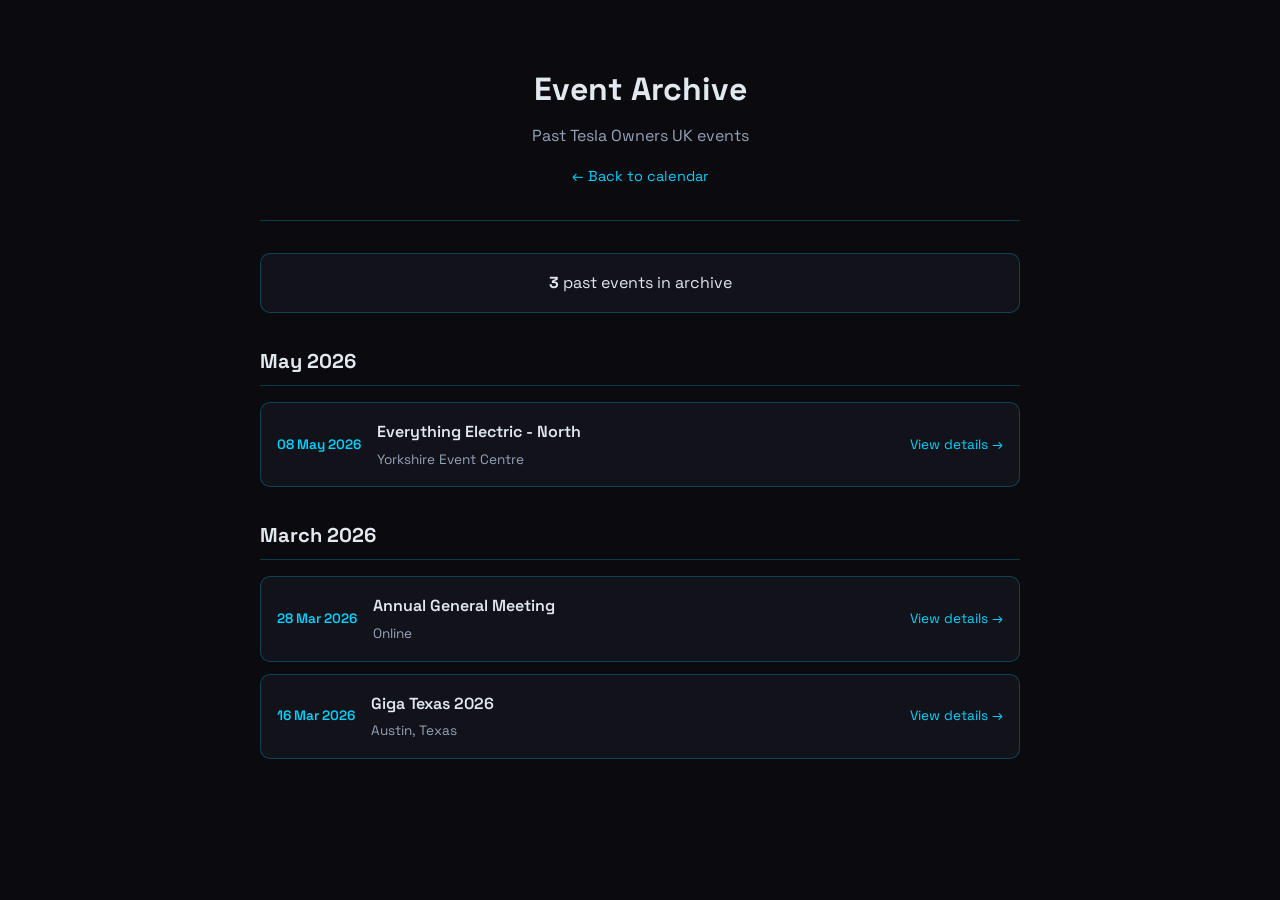
==== docs/archive.html @ bbe96d84 "Update Tesla Owners UK events calendar" ====
<!DOCTYPE html>
<html lang="en">
<head>
  <meta charset="utf-8">
  <meta name="viewport" content="width=device-width, initial-scale=1">
  <title>Archive: Tesla Owners UK Events Calendar</title>

  <!-- SEO Meta Tags -->
  <meta name="description" content="Browse past Tesla Owners UK events - track days, meetups, AGMs and exhibitions. Archive of completed community gatherings.">
  <meta name="keywords" content="Tesla, Tesla Owners UK, TOCUK, events archive, past events, history">
  <meta name="author" content="evenwebb">

  <!-- Open Graph / Facebook -->
  <meta property="og:type" content="website">
  <meta property="og:url" content="https://evenwebb.github.io/tesla-owners-club-uk-events-calendar/archive.html">
  <meta property="og:title" content="Event Archive: Tesla Owners UK">
  <meta property="og:description" content="Browse past Tesla Owners UK events and community gatherings">
  <meta property="og:site_name" content="Tesla Owners UK Events">
  <meta property="og:image" content="https://evenwebb.github.io/tesla-owners-club-uk-events-calendar/og-image.png">
  <meta property="og:image:alt" content="Tesla Owners UK Events Calendar">

  <!-- Twitter Card -->
  <meta name="twitter:card" content="summary_large_image">
  <meta name="twitter:url" content="https://evenwebb.github.io/tesla-owners-club-uk-events-calendar/archive.html">
  <meta name="twitter:title" content="Event Archive: Tesla Owners UK">
  <meta name="twitter:description" content="Browse past Tesla Owners UK events and community gatherings">
  <meta name="twitter:image" content="https://evenwebb.github.io/tesla-owners-club-uk-events-calendar/og-image.png">
  <meta name="twitter:image:alt" content="Tesla Owners UK Events Calendar">

  <!-- Mobile Theme Color -->
  <meta name="theme-color" content="#00d4ff" media="(prefers-color-scheme: dark)">
  <meta name="theme-color" content="#00d4ff" media="(prefers-color-scheme: light)">

  <link rel="preconnect" href="https://fonts.googleapis.com">
  <link rel="preconnect" href="https://fonts.gstatic.com" crossorigin>
  <link href="https://fonts.googleapis.com/css2?family=Space+Grotesk:wght@400;600;700&display=swap" rel="stylesheet">
  <style>
    :root {
      --bg: #0a0a0f;
      --surface: #12121a;
      --surface-2: #1a1a24;
      --border: rgba(0,212,255,0.25);
      --text: #e2e8f0;
      --text-muted: #94a3b8;
      --cyan: #00d4ff;
      --accent: #00d4ff;
      --radius: 16px;
      --radius-sm: 10px;
    }
    * { box-sizing: border-box; margin: 0; padding: 0; }
    body {
      font-family: 'Space Grotesk', system-ui, sans-serif;
      background: var(--bg);
      color: var(--text);
      line-height: 1.6;
      min-height: 100vh;
      -webkit-font-smoothing: antialiased;
    }
    .page { max-width: 800px; margin: 0 auto; padding: 2rem 1.25rem 4rem; }
    .header {
      text-align: center;
      padding: 2rem 0;
      border-bottom: 1px solid var(--border);
      margin-bottom: 2rem;
    }
    .header h1 { font-size: 2rem; margin-bottom: 0.5rem; }
    .header .subtitle { color: var(--text-muted); }
    .header .back-link {
      display: inline-block;
      margin-top: 1rem;
      color: var(--cyan);
      text-decoration: none;
      font-size: 0.9rem;
    }
    .header .back-link:hover { text-decoration: underline; }
    .stats {
      text-align: center;
      padding: 1rem;
      background: var(--surface);
      border: 1px solid var(--border);
      border-radius: var(--radius-sm);
      margin-bottom: 2rem;
    }
    .archive-group { margin-bottom: 2rem; }
    .archive-group h3 {
      font-size: 1.25rem;
      margin-bottom: 1rem;
      padding-bottom: 0.5rem;
      border-bottom: 1px solid var(--border);
    }
    .archive-events { display: flex; flex-direction: column; gap: 0.75rem; }
    .archive-event {
      background: var(--surface);
      border: 1px solid var(--border);
      border-radius: var(--radius-sm);
      padding: 1rem;
      display: grid;
      grid-template-columns: auto 1fr auto;
      gap: 1rem;
      align-items: center;
    }
    .archive-date {
      font-size: 0.85rem;
      color: var(--accent);
      font-weight: 600;
      white-space: nowrap;
    }
    .archive-details { flex: 1; }
    .archive-title { font-weight: 600; margin-bottom: 0.25rem; }
    .location {
      font-size: 0.85rem;
      color: var(--text-muted);
      display: block;
    }
    .archive-event a {
      color: var(--cyan);
      text-decoration: none;
      font-size: 0.85rem;
      white-space: nowrap;
    }
    .archive-event a:hover { text-decoration: underline; }
    .no-events {
      text-align: center;
      padding: 3rem;
      color: var(--text-muted);
    }
    @media (max-width: 640px) {
      .archive-event {
        grid-template-columns: 1fr;
        gap: 0.5rem;
      }
      .archive-event a { margin-top: 0.5rem; }
    }
  </style>
</head>
<body>
  <div class="page">
    <header class="header">
      <h1>Event Archive</h1>
      <p class="subtitle">Past Tesla Owners UK events</p>
      <a href="index.html" class="back-link">← Back to calendar</a>
    </header>

    <div class="stats">
      <strong>3</strong> past events in archive
    </div>

    <div class="archive-group"><h3>May 2026</h3><div class="archive-events">
        <div class="archive-event">
          <div class="archive-date">08 May 2026</div>
          <div class="archive-details">
            <div class="archive-title">Everything Electric - North</div>
            <span class="location">Yorkshire Event Centre</span>
          </div>
          <a href="https://ti.to/teslaownersuk/fully-charged-south-2025-copy" target="_blank" rel="noopener">View details →</a>
        </div></div></div><div class="archive-group"><h3>March 2026</h3><div class="archive-events">
        <div class="archive-event">
          <div class="archive-date">28 Mar 2026</div>
          <div class="archive-details">
            <div class="archive-title">Annual General Meeting</div>
            <span class="location">Online</span>
          </div>
          <a href="https://ti.to/teslaownersuk/annual-general-meeting" target="_blank" rel="noopener">View details →</a>
        </div>
        <div class="archive-event">
          <div class="archive-date">16 Mar 2026</div>
          <div class="archive-details">
            <div class="archive-title">Giga Texas 2026</div>
            <span class="location">Austin, Texas</span>
          </div>
          <a href="https://ti.to/teslaownersuk/giga-texas-2026" target="_blank" rel="noopener">View details →</a>
        </div></div></div>
  </div>
</body>
</html>
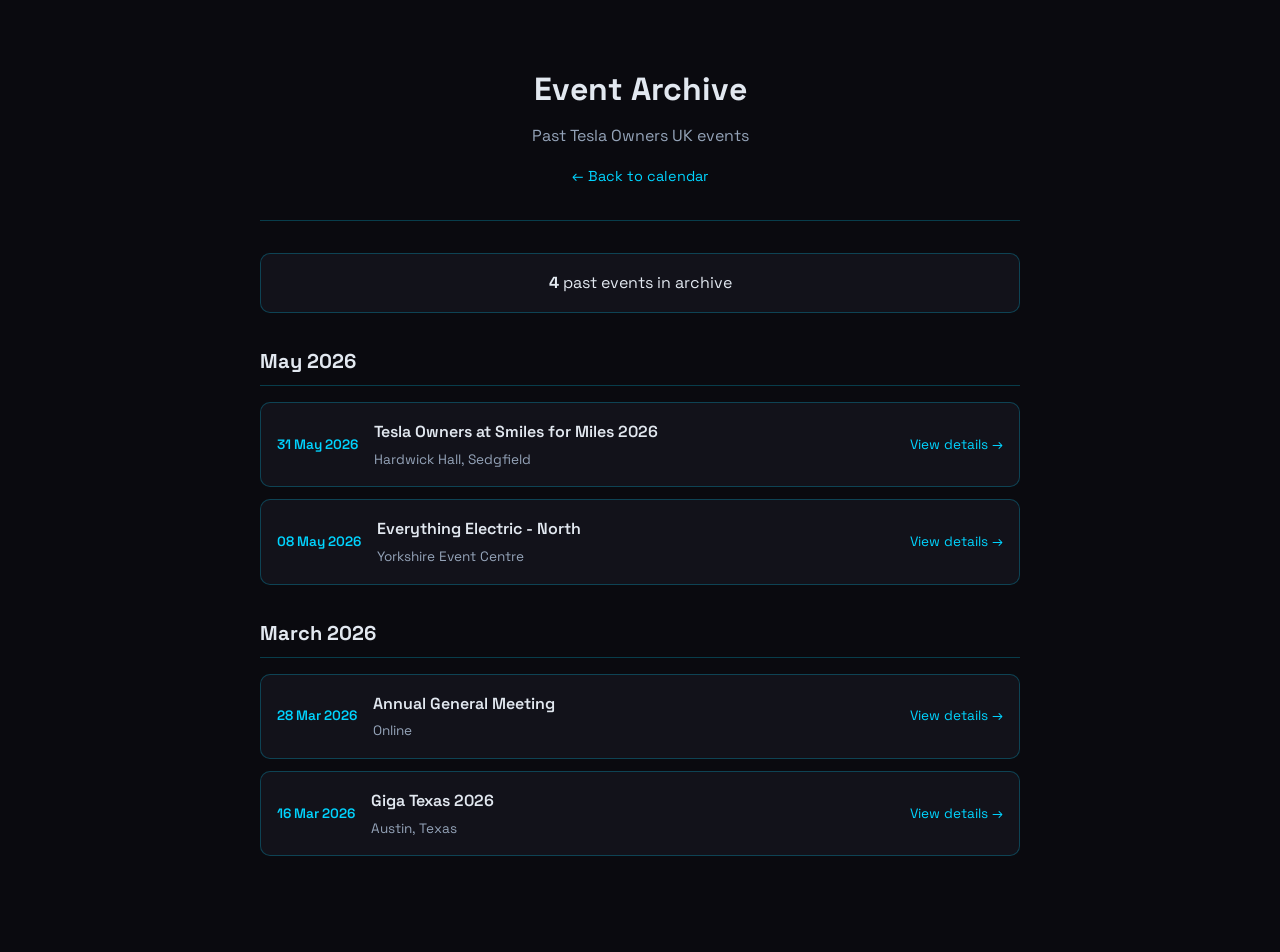
==== commit 7ced0b01: "Update Tesla Owners UK events calendar" ====
--- a/docs/archive.html
+++ b/docs/archive.html
@@ -142,10 +142,18 @@
     </header>
 
     <div class="stats">
-      <strong>3</strong> past events in archive
+      <strong>4</strong> past events in archive
     </div>
 
     <div class="archive-group"><h3>May 2026</h3><div class="archive-events">
+        <div class="archive-event">
+          <div class="archive-date">31 May 2026</div>
+          <div class="archive-details">
+            <div class="archive-title">Tesla Owners at Smiles for Miles 2026</div>
+            <span class="location">Hardwick Hall, Sedgfield</span>
+          </div>
+          <a href="https://ti.to/teslaownersuk/tesla-owners-at-smiles-for-miles-2026" target="_blank" rel="noopener">View details →</a>
+        </div>
         <div class="archive-event">
           <div class="archive-date">08 May 2026</div>
           <div class="archive-details">
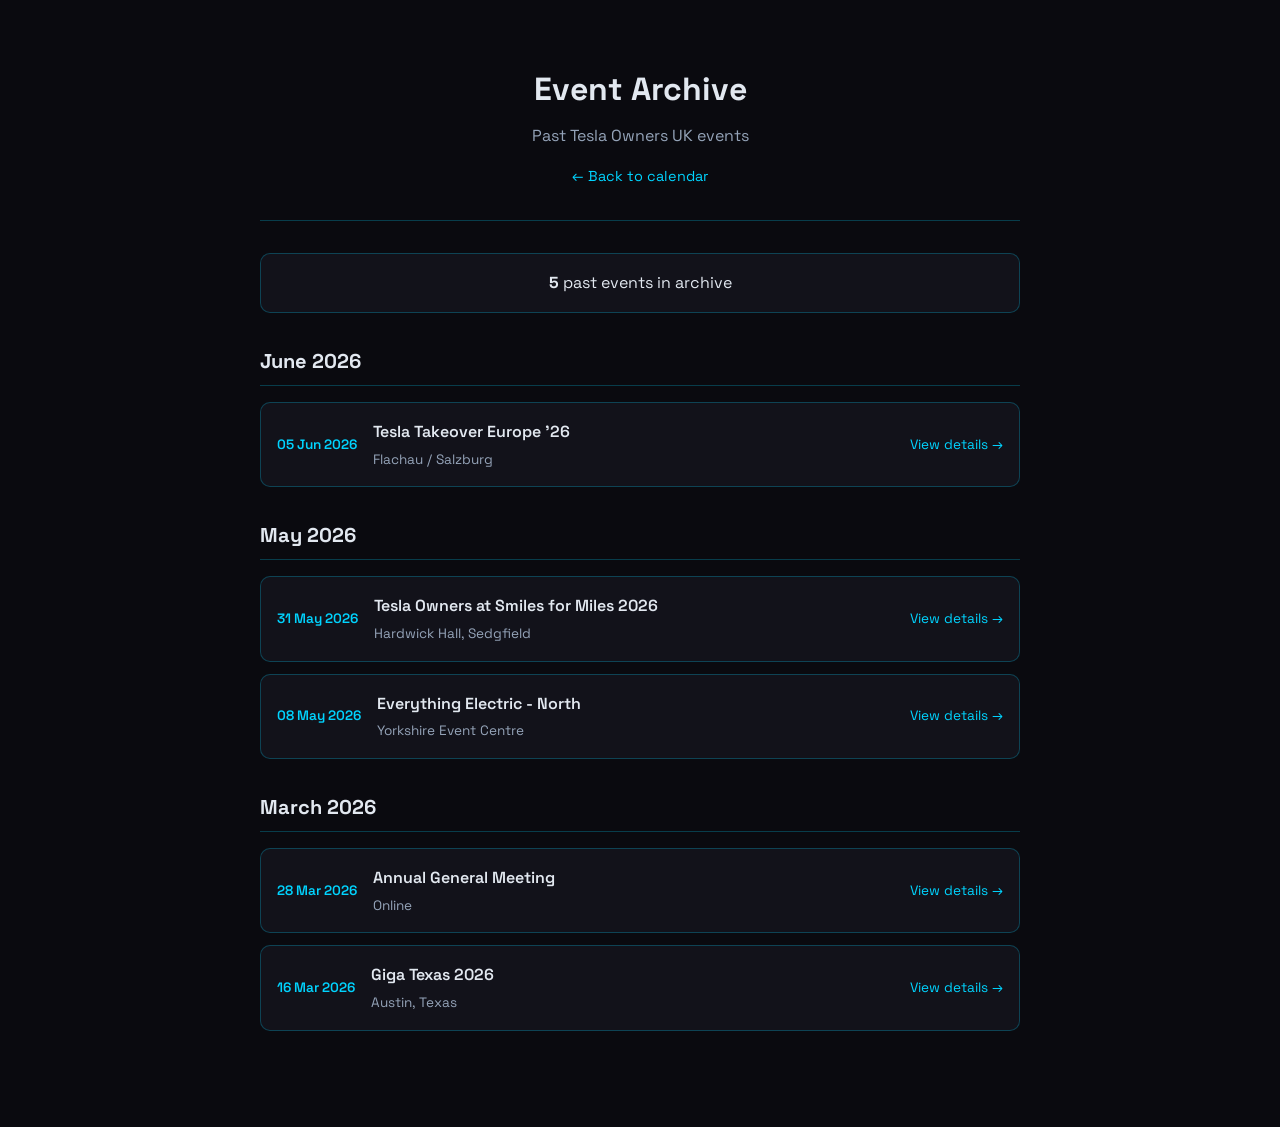
==== commit ba8e1472: "Update Tesla Owners UK events calendar" ====
--- a/docs/archive.html
+++ b/docs/archive.html
@@ -142,10 +142,18 @@
     </header>
 
     <div class="stats">
-      <strong>4</strong> past events in archive
+      <strong>5</strong> past events in archive
     </div>
 
-    <div class="archive-group"><h3>May 2026</h3><div class="archive-events">
+    <div class="archive-group"><h3>June 2026</h3><div class="archive-events">
+        <div class="archive-event">
+          <div class="archive-date">05 Jun 2026</div>
+          <div class="archive-details">
+            <div class="archive-title">Tesla Takeover Europe '26</div>
+            <span class="location">Flachau / Salzburg</span>
+          </div>
+          <a href="https://ti.to/teslaownersuk/tesla-takeover-europe-26" target="_blank" rel="noopener">View details →</a>
+        </div></div></div><div class="archive-group"><h3>May 2026</h3><div class="archive-events">
         <div class="archive-event">
           <div class="archive-date">31 May 2026</div>
           <div class="archive-details">
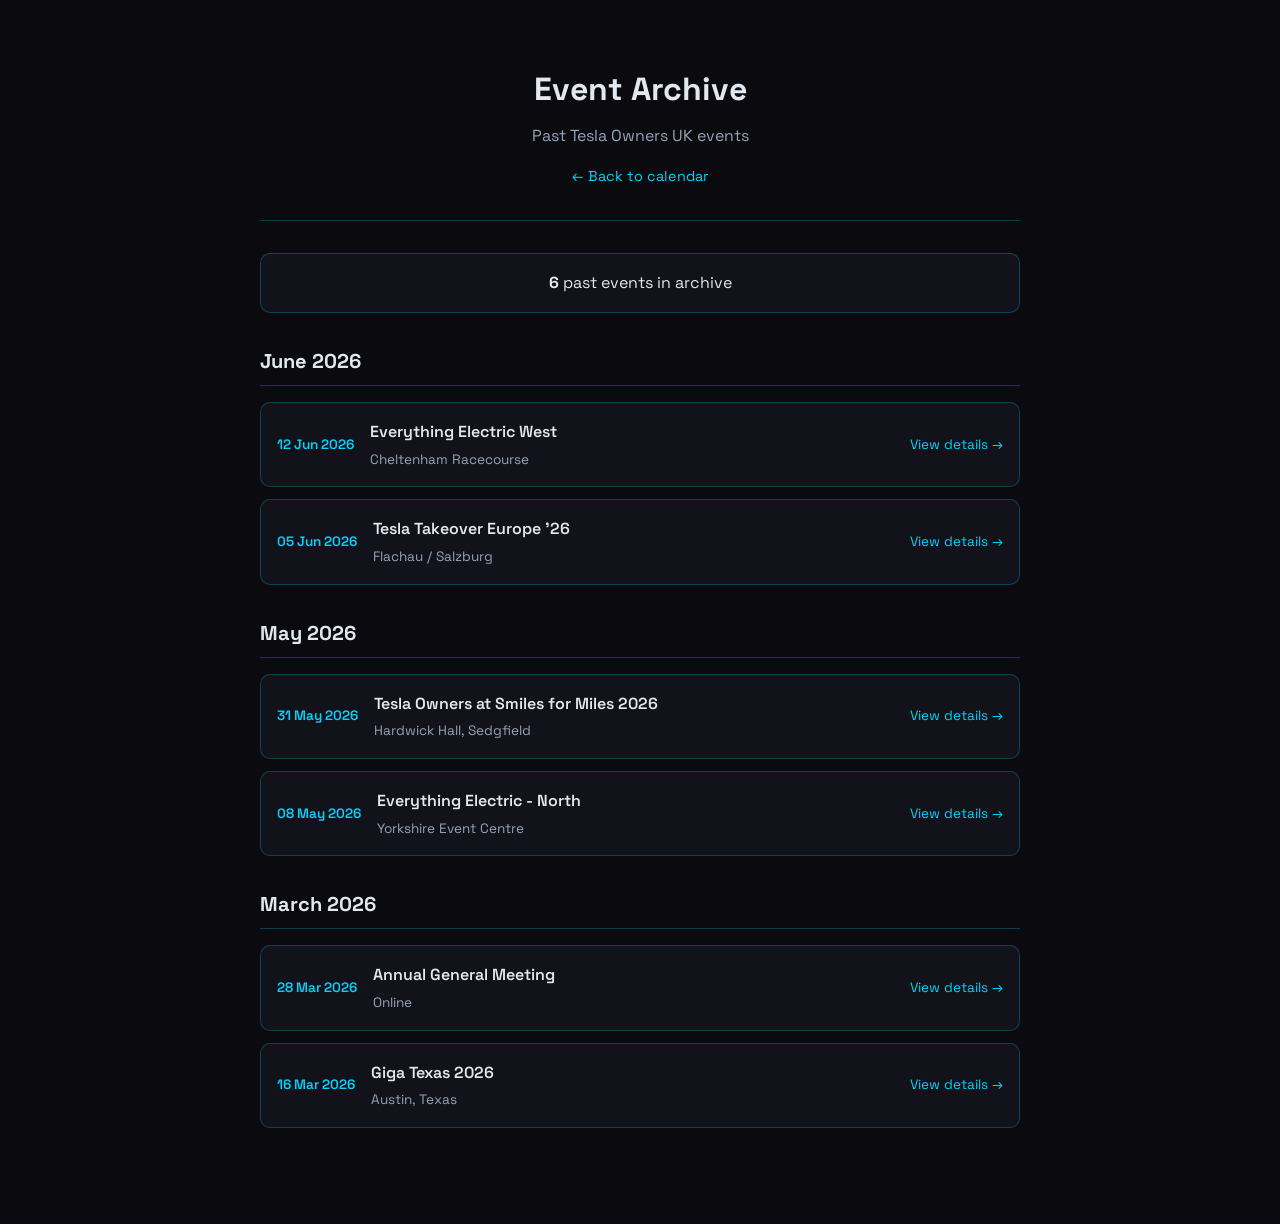
==== commit de24d5d3: "Update generated calendar, index and archive from latest scrape" ====
--- a/docs/archive.html
+++ b/docs/archive.html
@@ -142,10 +142,18 @@
     </header>
 
     <div class="stats">
-      <strong>5</strong> past events in archive
+      <strong>6</strong> past events in archive
     </div>
 
     <div class="archive-group"><h3>June 2026</h3><div class="archive-events">
+        <div class="archive-event">
+          <div class="archive-date">12 Jun 2026</div>
+          <div class="archive-details">
+            <div class="archive-title">Everything Electric West</div>
+            <span class="location">Cheltenham Racecourse</span>
+          </div>
+          <a href="https://ti.to/teslaownersuk/everything-electric-west" target="_blank" rel="noopener">View details →</a>
+        </div>
         <div class="archive-event">
           <div class="archive-date">05 Jun 2026</div>
           <div class="archive-details">
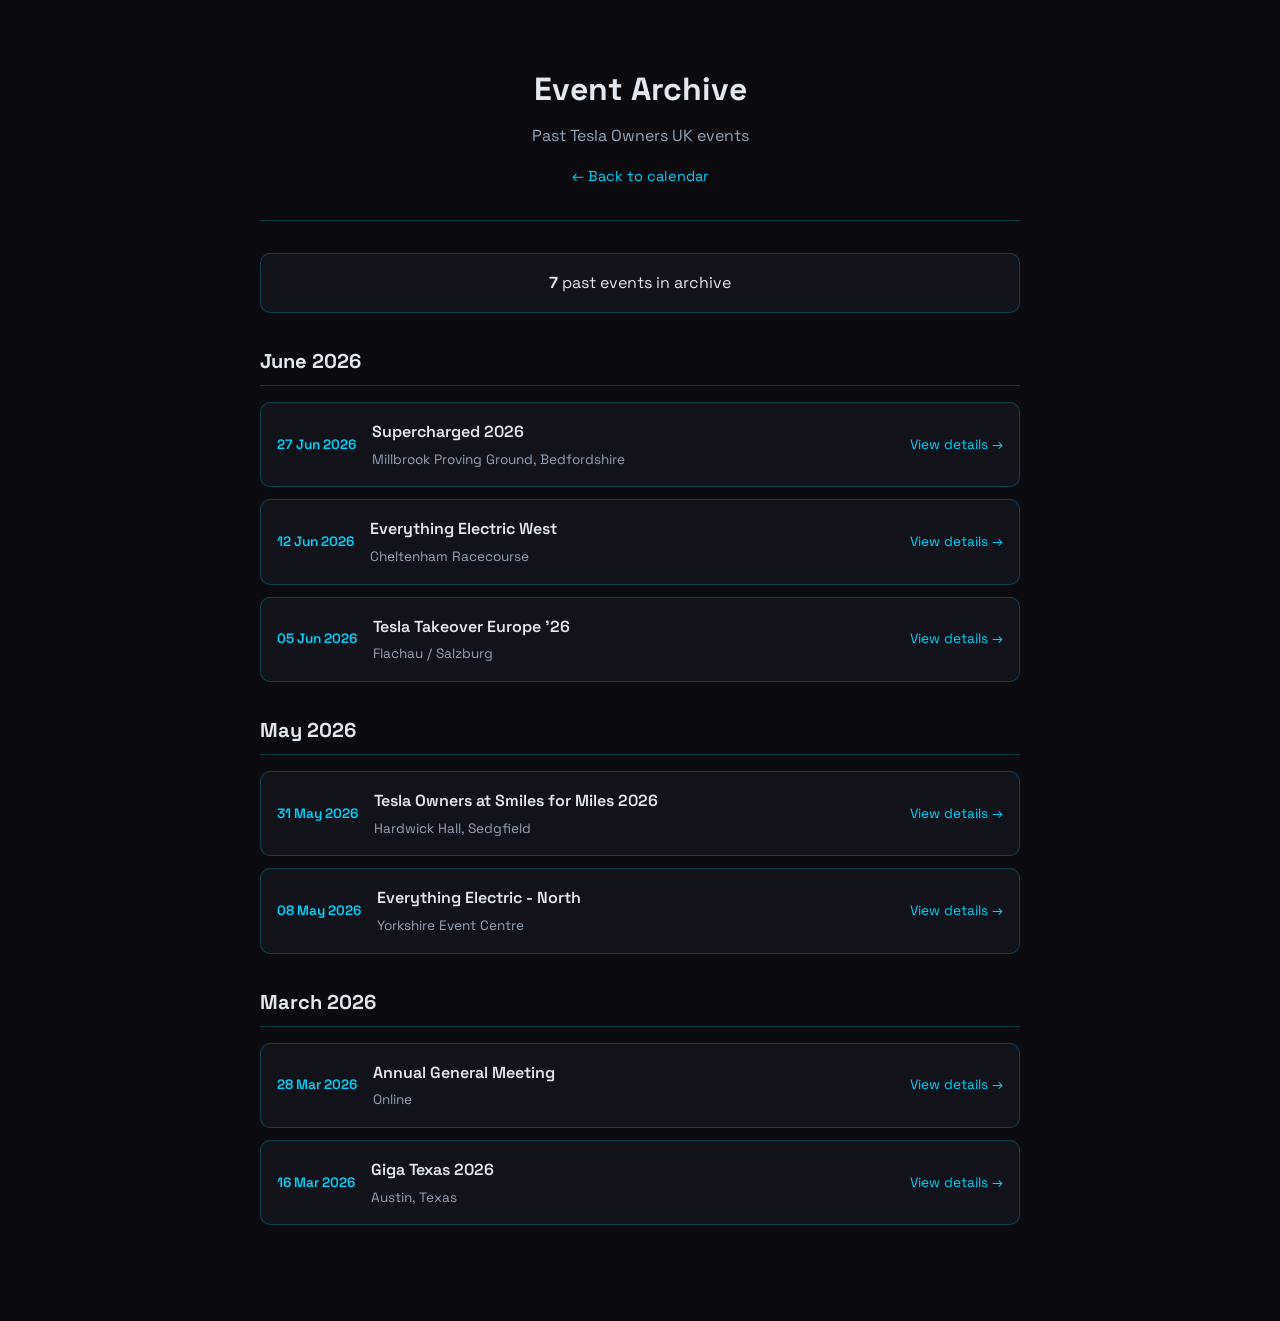
==== commit 7c4c09fa: "Update Tesla Owners UK events calendar" ====
--- a/docs/archive.html
+++ b/docs/archive.html
@@ -142,10 +142,18 @@
     </header>
 
     <div class="stats">
-      <strong>6</strong> past events in archive
+      <strong>7</strong> past events in archive
     </div>
 
     <div class="archive-group"><h3>June 2026</h3><div class="archive-events">
+        <div class="archive-event">
+          <div class="archive-date">27 Jun 2026</div>
+          <div class="archive-details">
+            <div class="archive-title">Supercharged 2026</div>
+            <span class="location">Millbrook Proving Ground, Bedfordshire</span>
+          </div>
+          <a href="https://ti.to/teslaownersuk/supercharged-2026" target="_blank" rel="noopener">View details →</a>
+        </div>
         <div class="archive-event">
           <div class="archive-date">12 Jun 2026</div>
           <div class="archive-details">
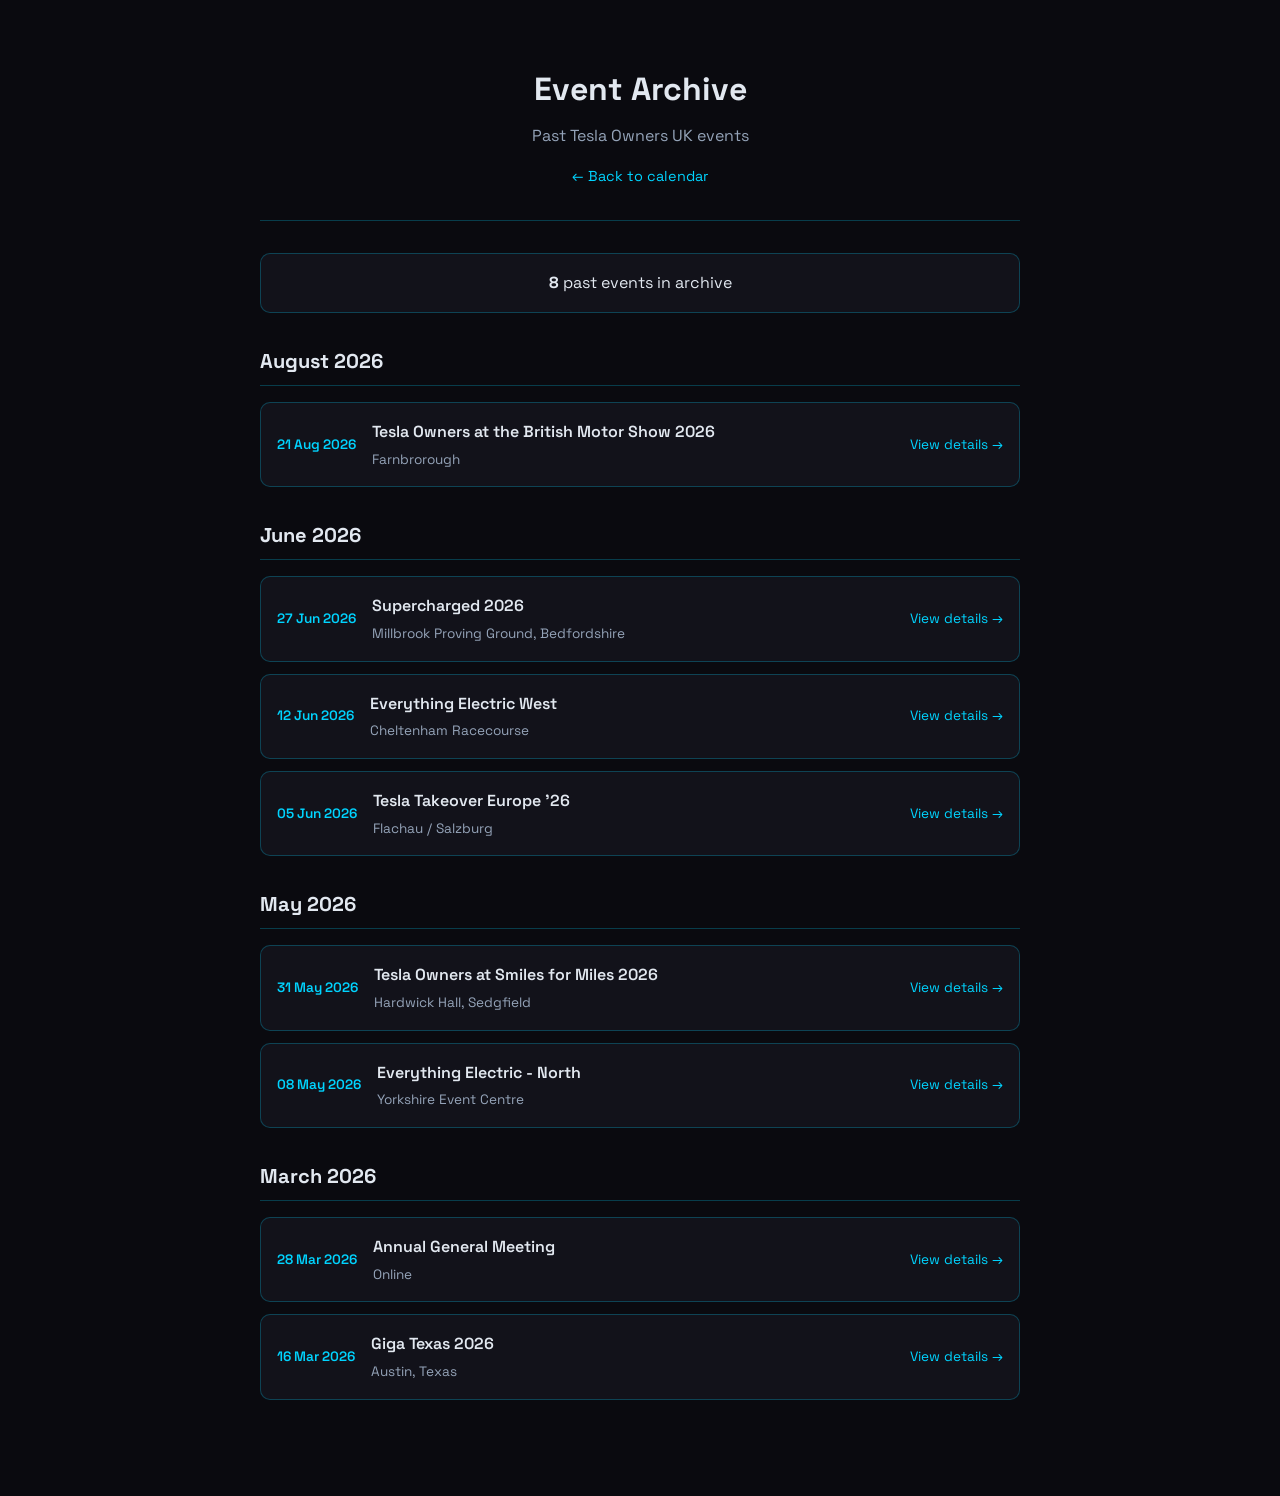
==== commit 1e7161fb: "Update Tesla Owners UK events calendar" ====
--- a/docs/archive.html
+++ b/docs/archive.html
@@ -142,10 +142,18 @@
     </header>
 
     <div class="stats">
-      <strong>7</strong> past events in archive
+      <strong>8</strong> past events in archive
     </div>
 
-    <div class="archive-group"><h3>June 2026</h3><div class="archive-events">
+    <div class="archive-group"><h3>August 2026</h3><div class="archive-events">
+        <div class="archive-event">
+          <div class="archive-date">21 Aug 2026</div>
+          <div class="archive-details">
+            <div class="archive-title">Tesla Owners at the British Motor Show 2026</div>
+            <span class="location">Farnbrorough</span>
+          </div>
+          <a href="https://ti.to/teslaownersuk/tesla-owners-at-the-british-motor-show-2026" target="_blank" rel="noopener">View details →</a>
+        </div></div></div><div class="archive-group"><h3>June 2026</h3><div class="archive-events">
         <div class="archive-event">
           <div class="archive-date">27 Jun 2026</div>
           <div class="archive-details">
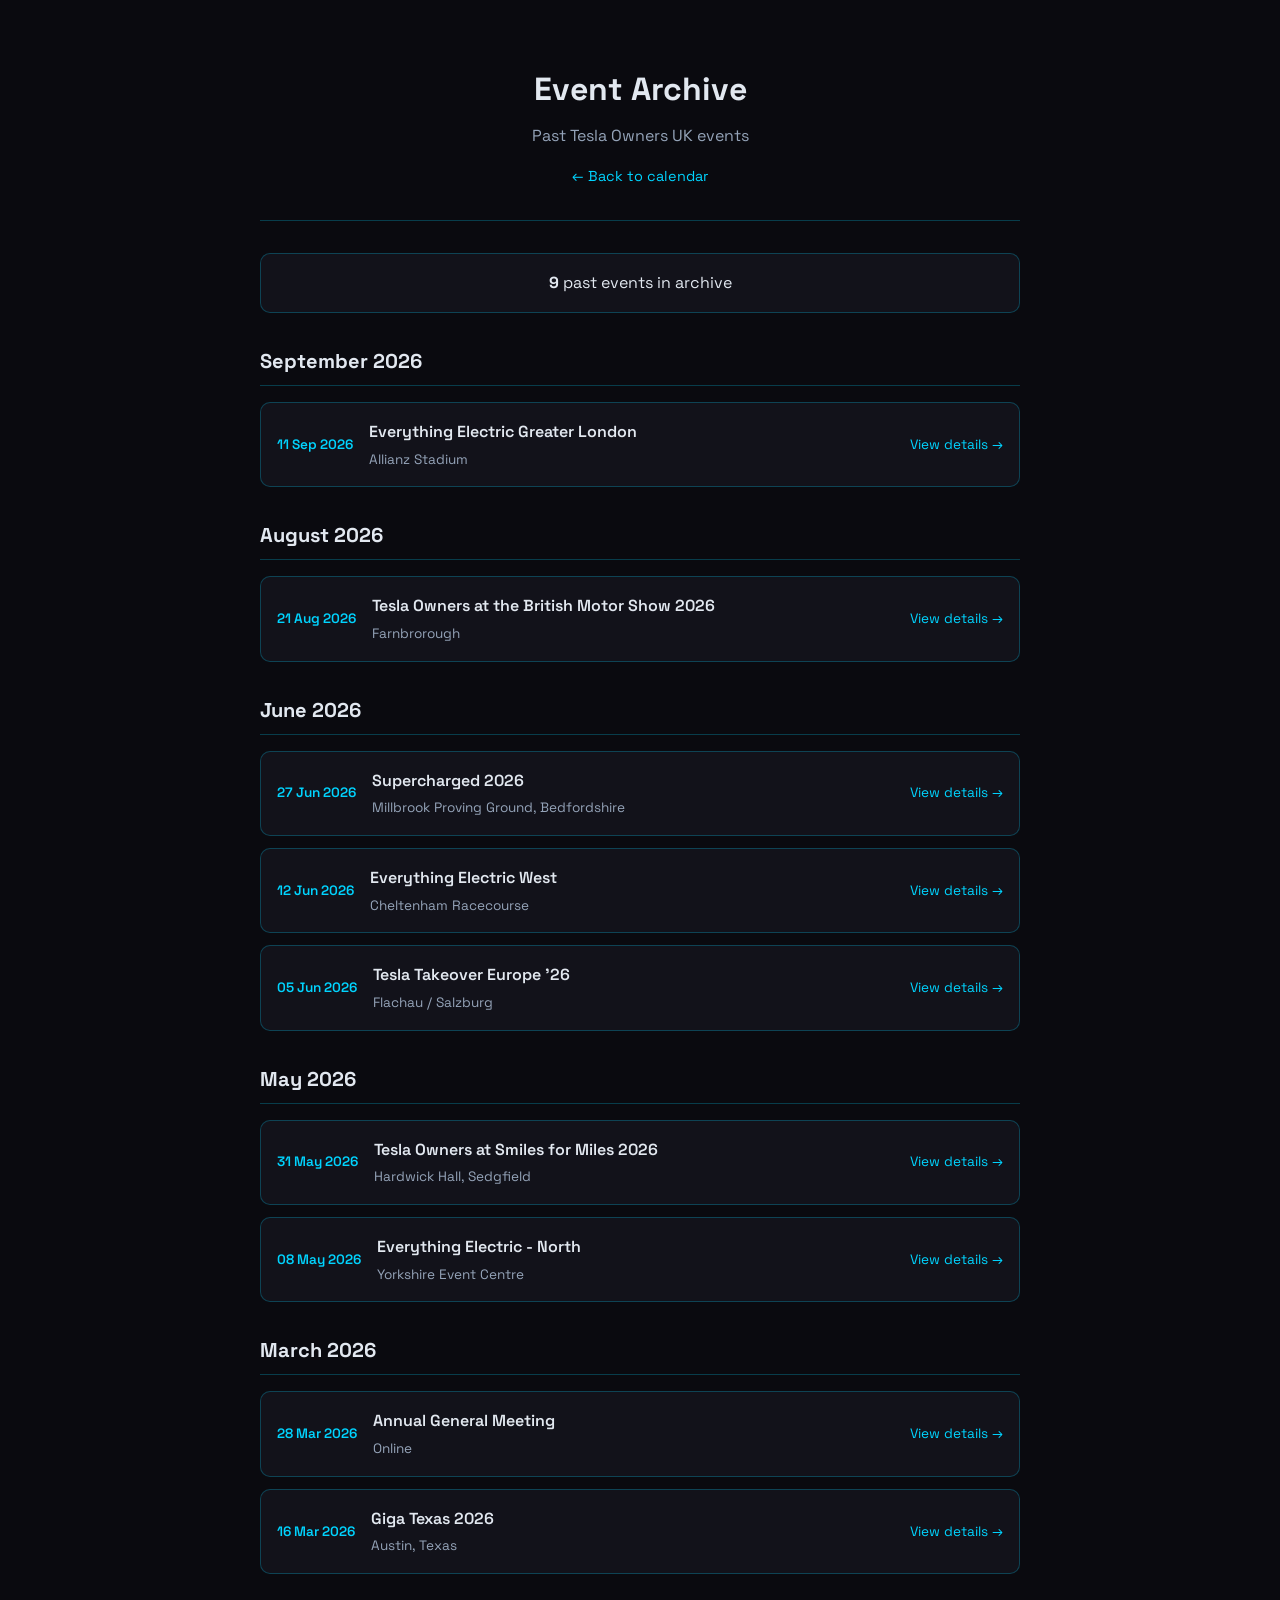
==== commit f5bd2bc4: "Update Tesla Owners UK events calendar" ====
--- a/docs/archive.html
+++ b/docs/archive.html
@@ -142,10 +142,18 @@
     </header>
 
     <div class="stats">
-      <strong>8</strong> past events in archive
+      <strong>9</strong> past events in archive
     </div>
 
-    <div class="archive-group"><h3>August 2026</h3><div class="archive-events">
+    <div class="archive-group"><h3>September 2026</h3><div class="archive-events">
+        <div class="archive-event">
+          <div class="archive-date">11 Sep 2026</div>
+          <div class="archive-details">
+            <div class="archive-title">Everything Electric Greater London</div>
+            <span class="location">Allianz Stadium</span>
+          </div>
+          <a href="https://ti.to/teslaownersuk/everything-electric-west-copy" target="_blank" rel="noopener">View details →</a>
+        </div></div></div><div class="archive-group"><h3>August 2026</h3><div class="archive-events">
         <div class="archive-event">
           <div class="archive-date">21 Aug 2026</div>
           <div class="archive-details">
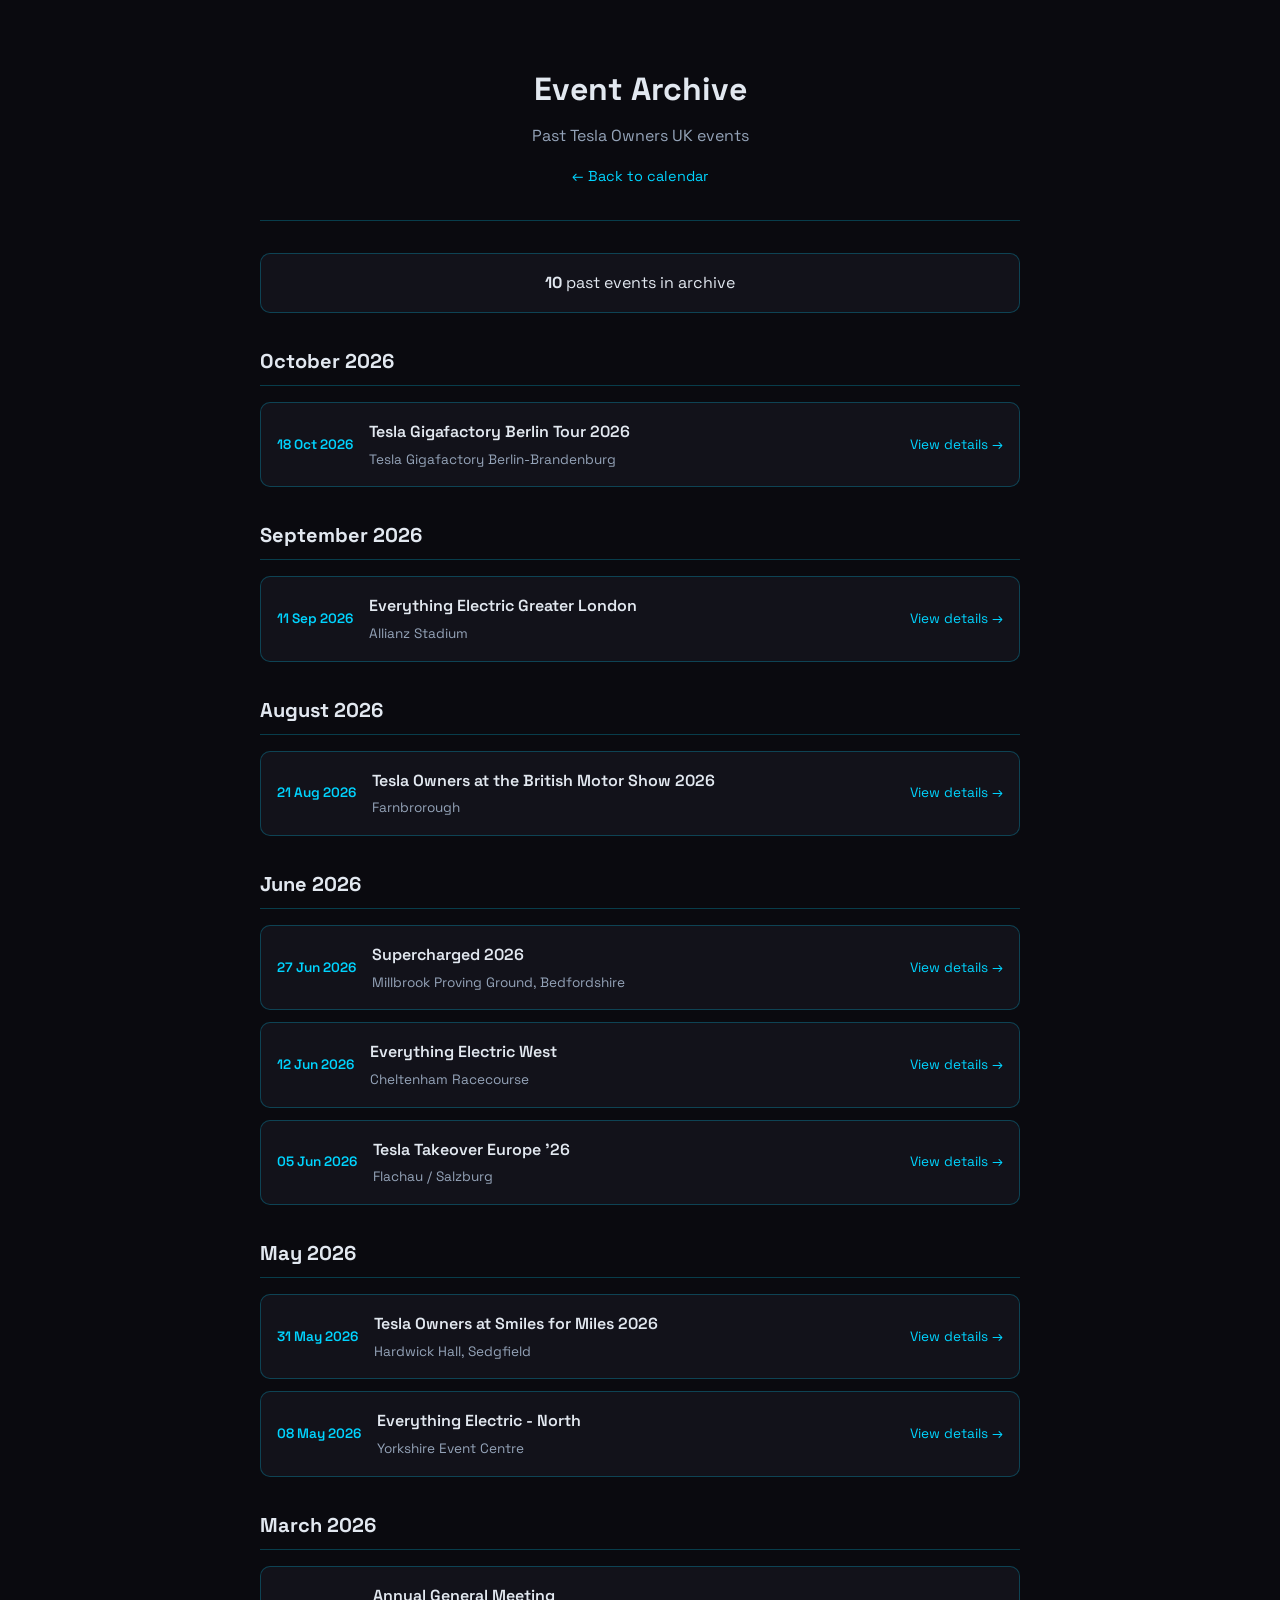
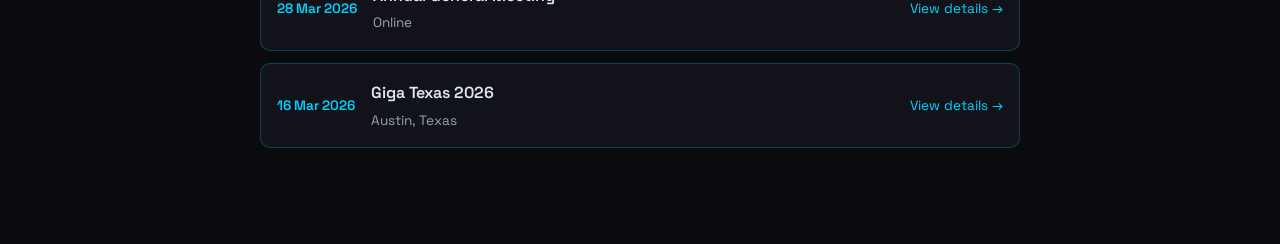
==== commit f78305c9: "Update Tesla Owners UK events calendar" ====
--- a/docs/archive.html
+++ b/docs/archive.html
@@ -142,10 +142,18 @@
     </header>
 
     <div class="stats">
-      <strong>9</strong> past events in archive
+      <strong>10</strong> past events in archive
     </div>
 
-    <div class="archive-group"><h3>September 2026</h3><div class="archive-events">
+    <div class="archive-group"><h3>October 2026</h3><div class="archive-events">
+        <div class="archive-event">
+          <div class="archive-date">18 Oct 2026</div>
+          <div class="archive-details">
+            <div class="archive-title">Tesla Gigafactory Berlin Tour 2026</div>
+            <span class="location">Tesla Gigafactory Berlin-Brandenburg</span>
+          </div>
+          <a href="https://ti.to/teslaownersuk/tesla-gigafactory-berlin-tour-2026-copy" target="_blank" rel="noopener">View details →</a>
+        </div></div></div><div class="archive-group"><h3>September 2026</h3><div class="archive-events">
         <div class="archive-event">
           <div class="archive-date">11 Sep 2026</div>
           <div class="archive-details">
